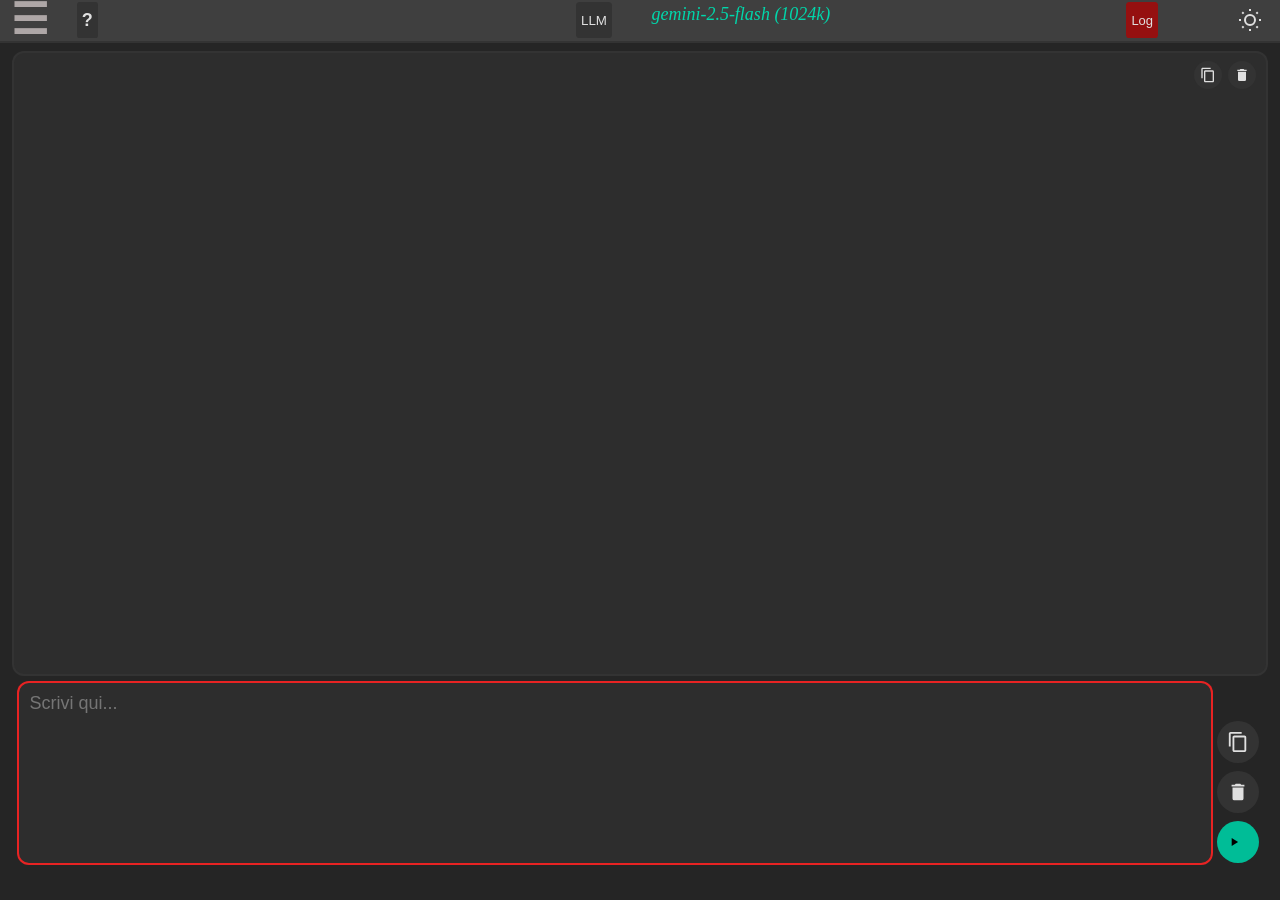
==== index.html @ a1a77e6c "21-08-26 (22:37)" ====
<!DOCTYPE html>
<html lang="it">

  <head>
    <meta charset="utf-8" />
    <meta http-equiv="refresh" content="0; url=static/index.html" />
    <meta name="viewport" content="width=device-width, initial-scale=1.0" />
    <title>vanillallm</title>
    <script>
      window.location.replace("static/index.html");
    </script>
  </head>

  <body>
    <p><a href="static/index.html">Apri vanillallm</a></p>
  </body>

</html>
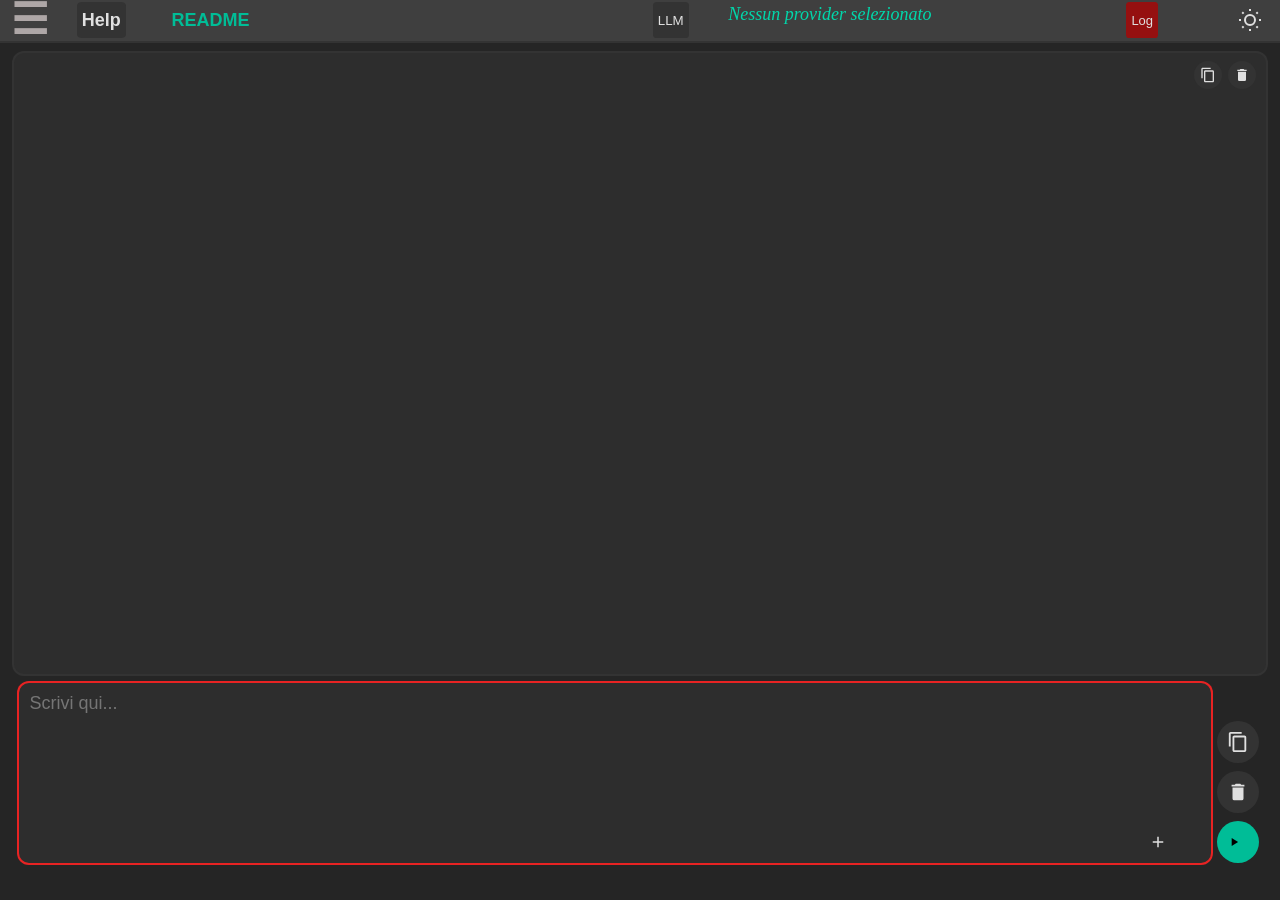
==== commit c9eae32e: "refactor(rename): rinomina applicazione da vanillallm a agnochat - Import map e moduli ES aggiornati" ====
--- a/index.html
+++ b/index.html
@@ -5,14 +5,14 @@
     <meta charset="utf-8" />
     <meta http-equiv="refresh" content="0; url=static/index.html" />
     <meta name="viewport" content="width=device-width, initial-scale=1.0" />
-    <title>vanillallm</title>
+    <title>agnochat</title>
     <script>
       window.location.replace("static/index.html");
     </script>
   </head>
 
   <body>
-    <p><a href="static/index.html">Apri vanillallm</a></p>
+    <p><a href="static/index.html">Apri agnochat</a></p>
   </body>
 
 </html>
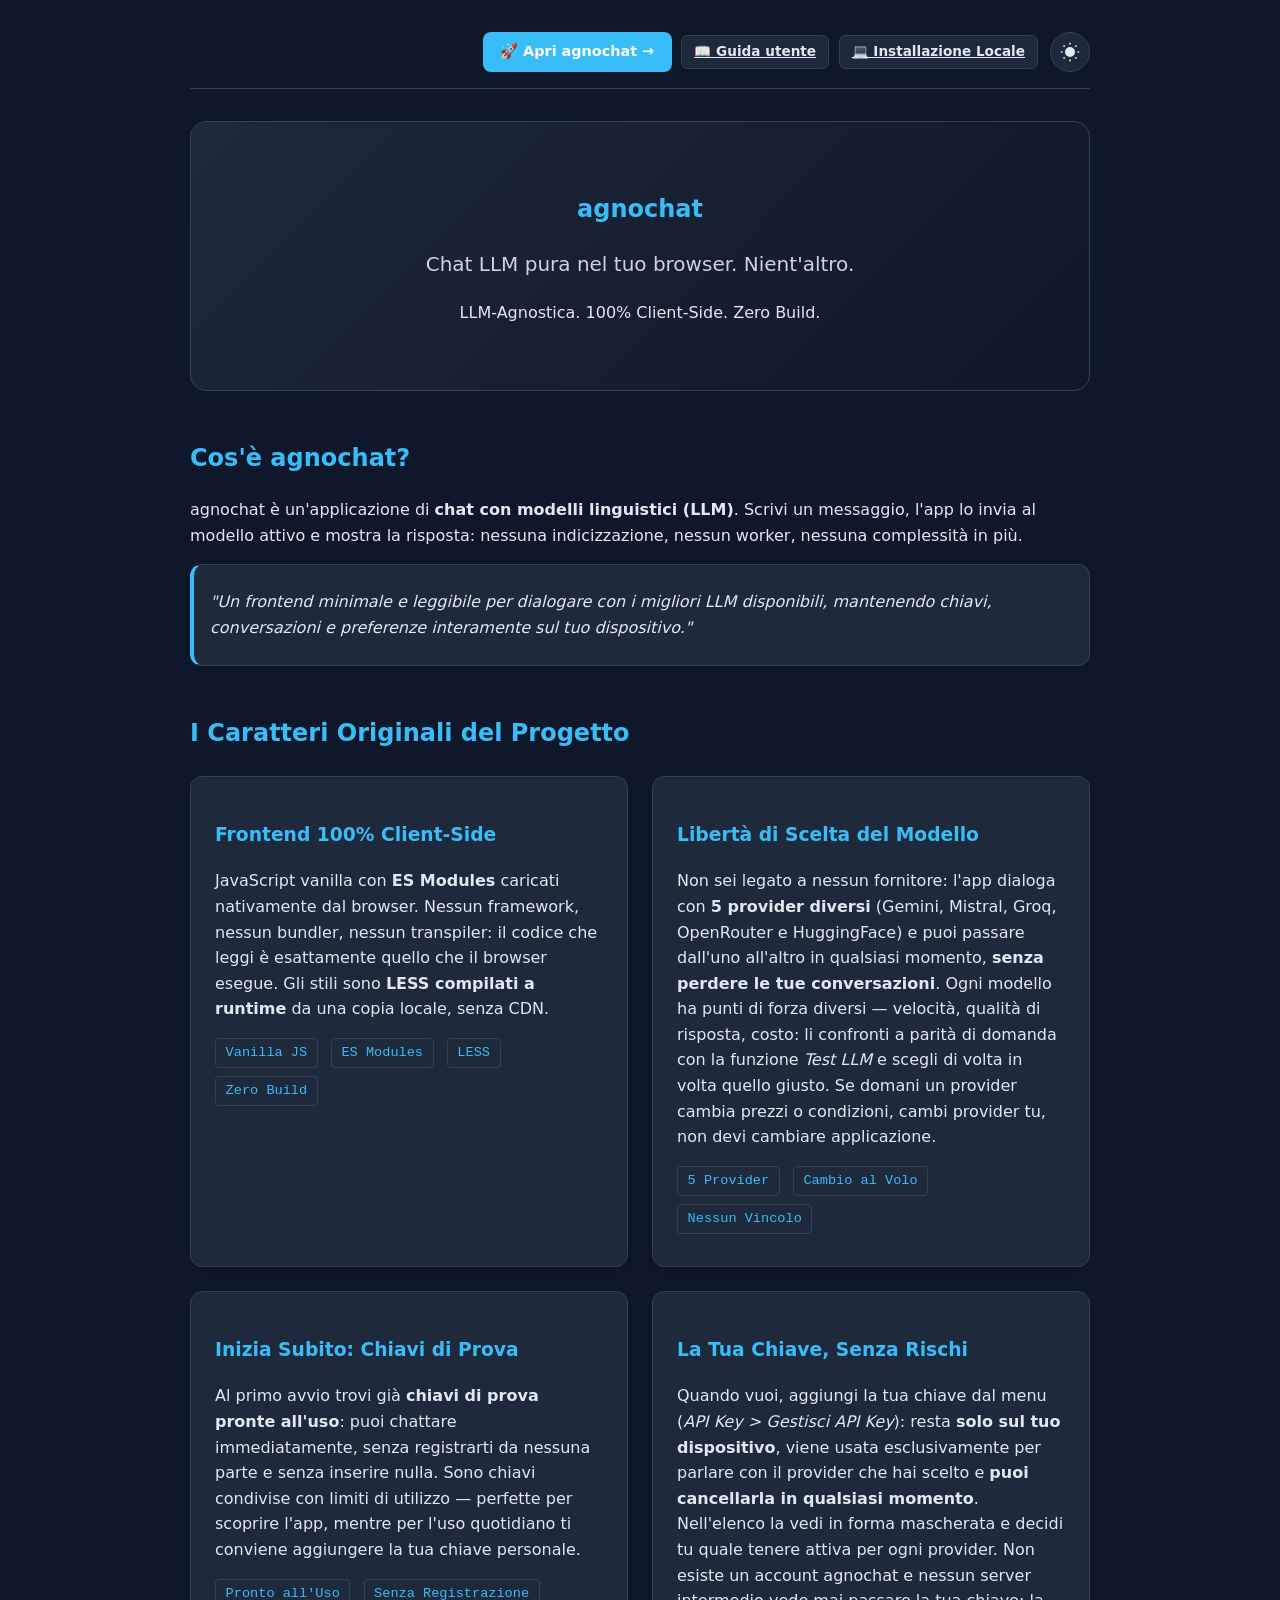
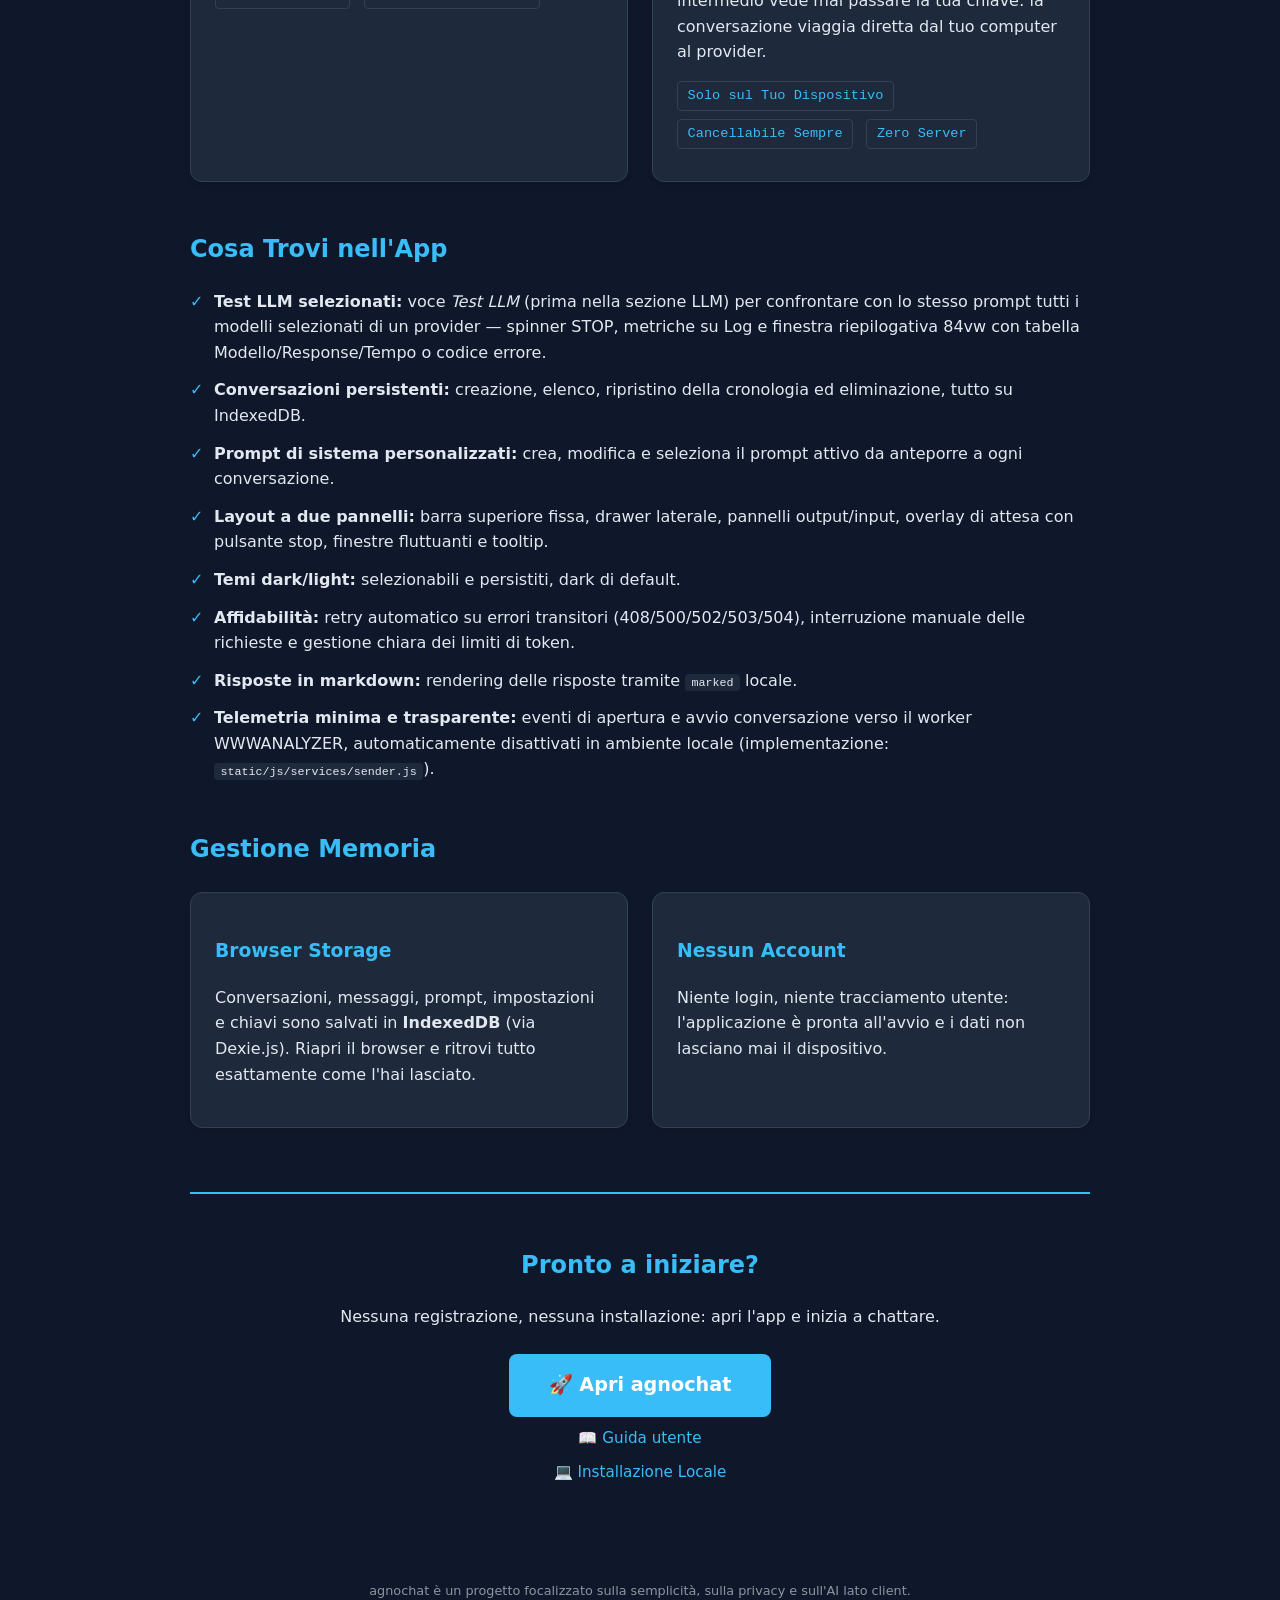
==== commit f3b8ed96: "09-09-26 (17:19)" ====
--- a/index.html
+++ b/index.html
@@ -3,16 +3,17 @@
 
   <head>
     <meta charset="utf-8" />
-    <meta http-equiv="refresh" content="0; url=static/index.html" />
+    <meta http-equiv="refresh" content="0; url=static/agnochat.html" />
+    <!-- <meta http-equiv="refresh" content="0; url=static/index.html" /> -->
     <meta name="viewport" content="width=device-width, initial-scale=1.0" />
     <title>agnochat</title>
-    <script>
-      window.location.replace("static/index.html");
-    </script>
+    <script>window.location.replace("static/agnochat.html");</script>
+    <!-- <script>window.location.replace("static/index.html");</script> -->
   </head>
 
   <body>
-    <p><a href="static/index.html">Apri agnochat</a></p>
+    <p><a href="static/agnochat.html">Apri agnochat</a></p>
+    <!-- <p><a href="static/index.html">Apri agnochat</a></p> -->
   </body>
 
-</html>+</html>
